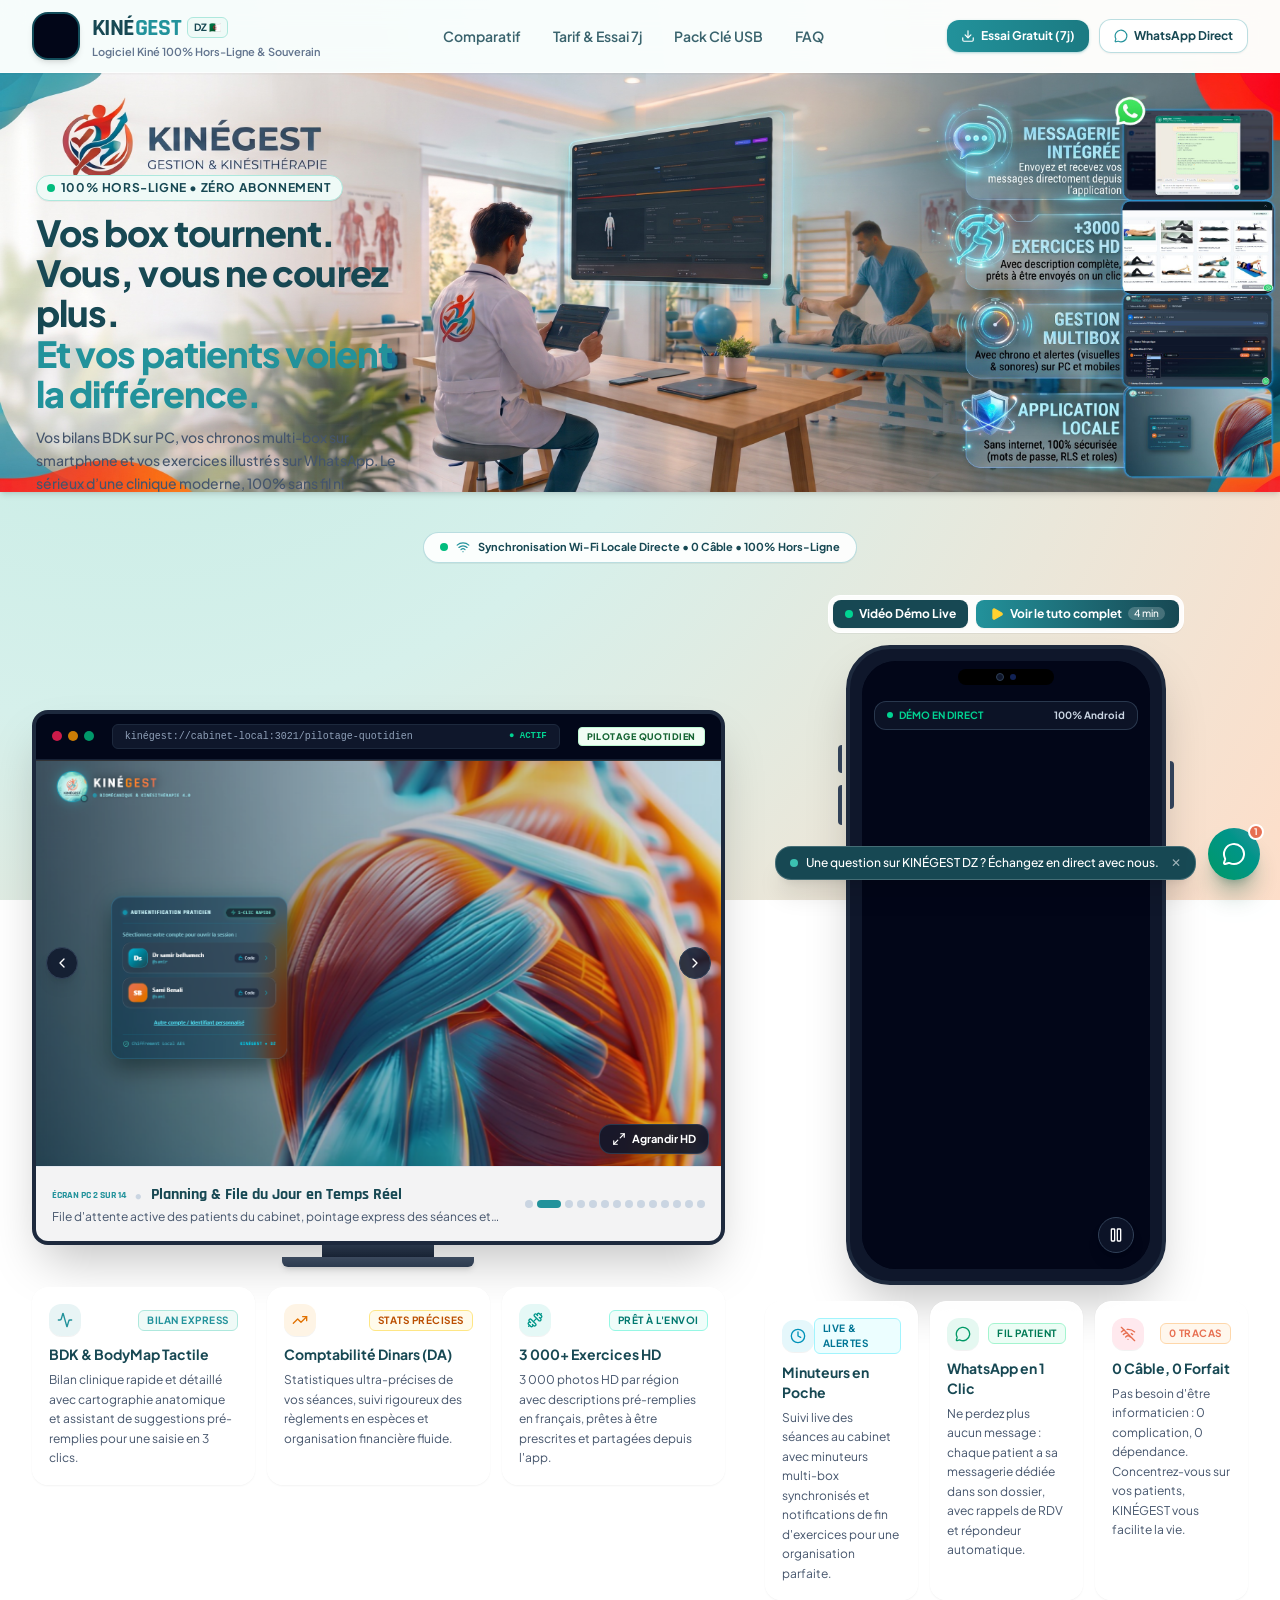
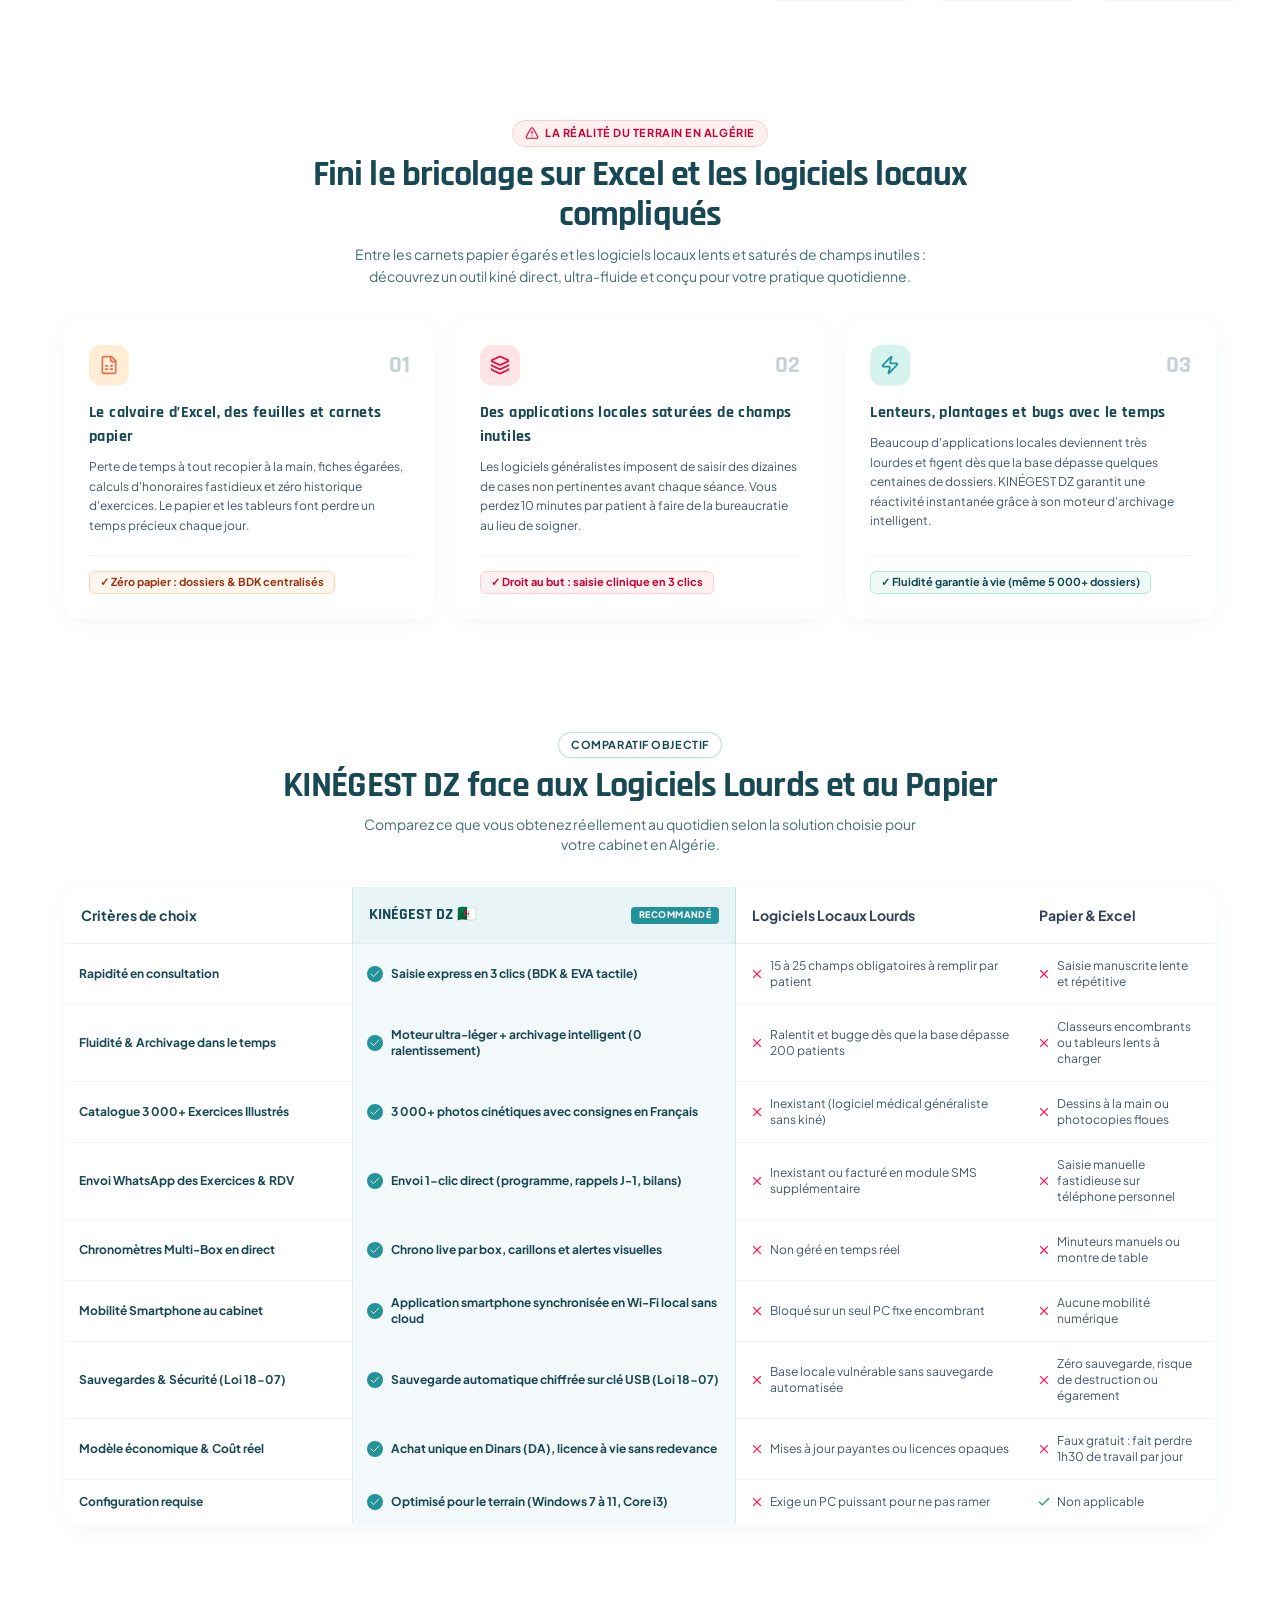
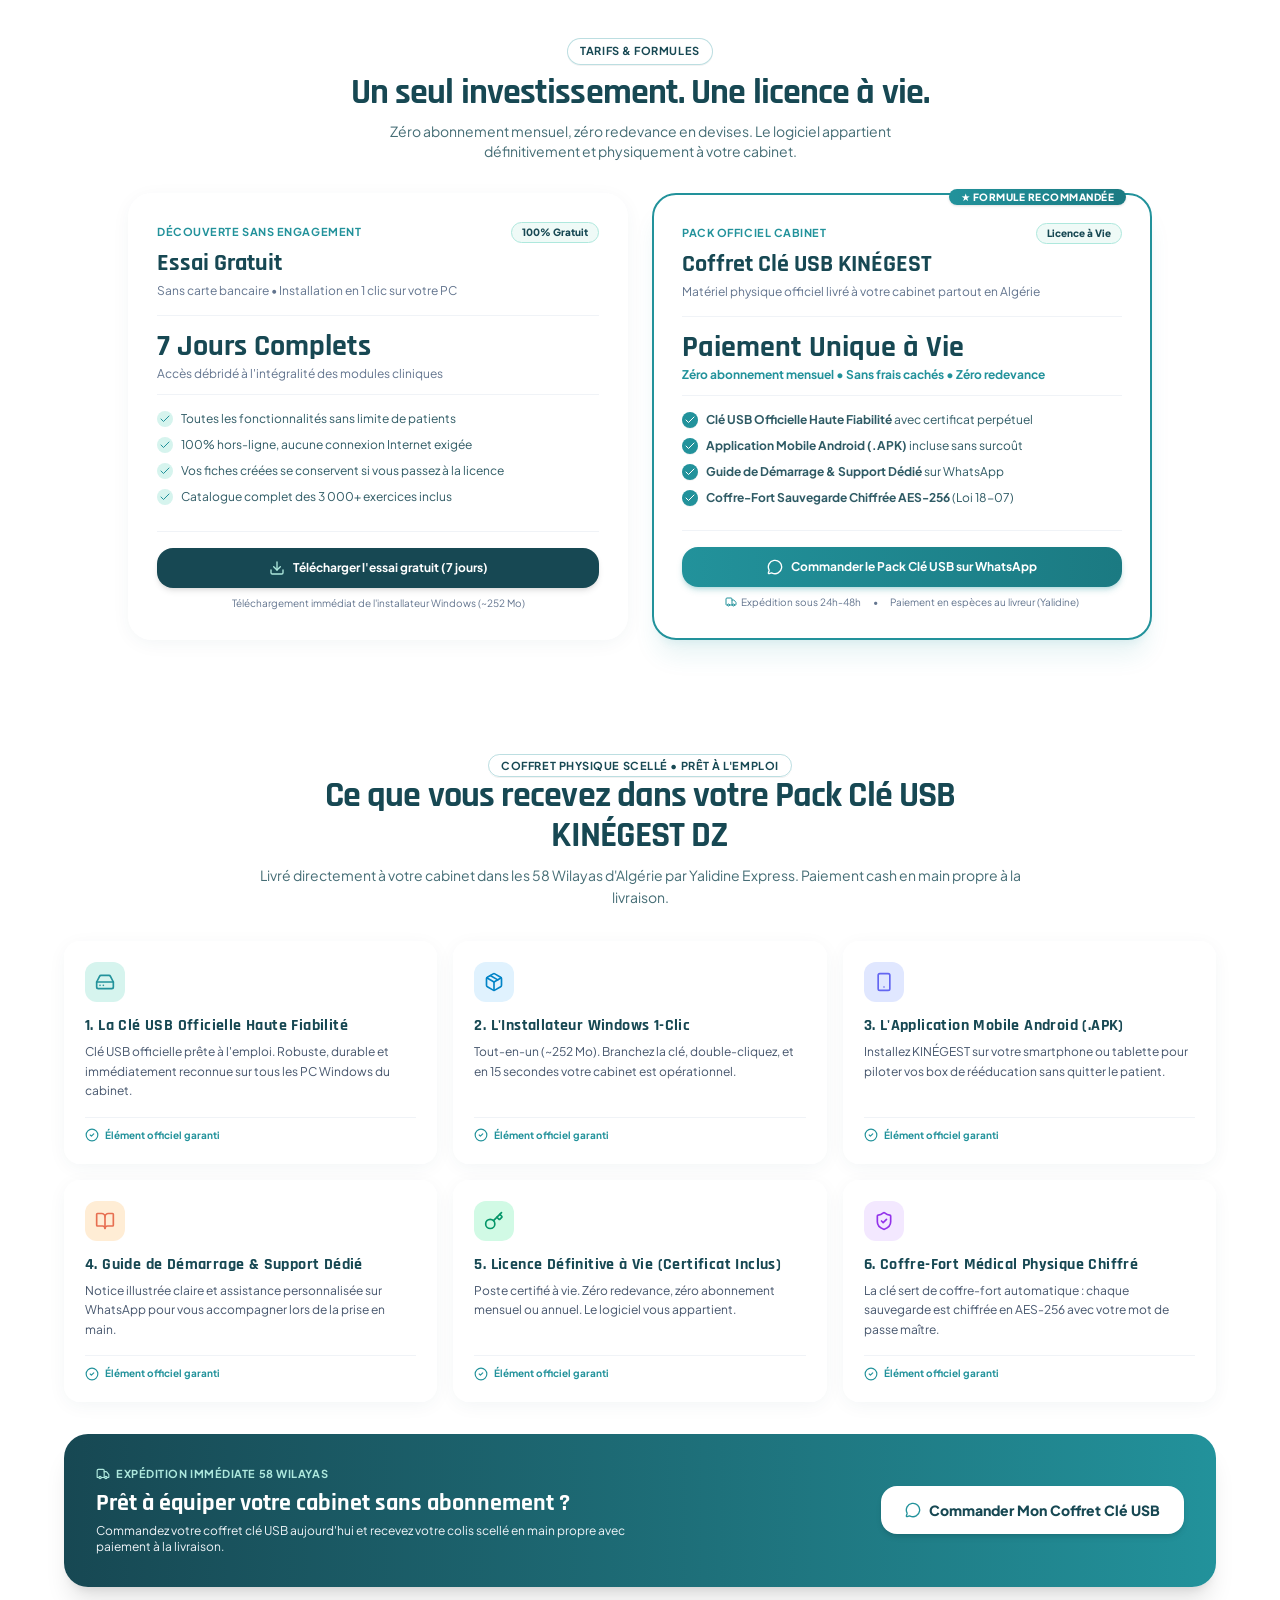
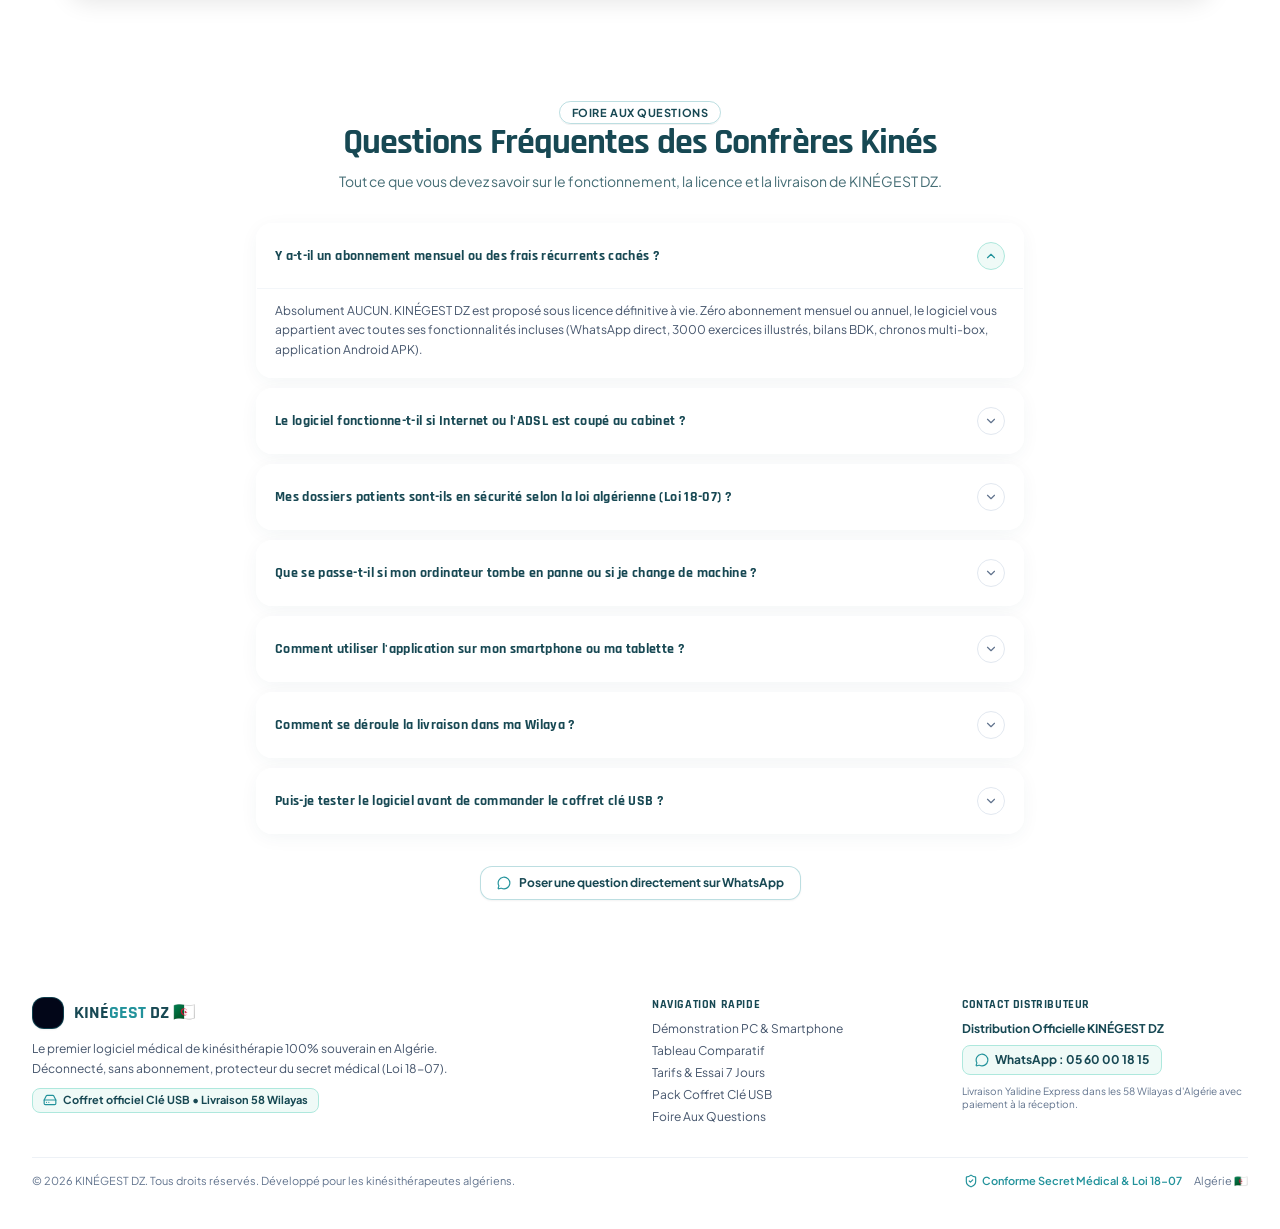
==== index.html @ ec5b7b0c "Déploiement Landing Page KINÉGEST DZ" ====
<!doctype html>
<html lang="fr" class="scroll-smooth">
  <head>
    <meta charset="UTF-8" />
    <meta name="viewport" content="width=device-width, initial-scale=1.0" />
    <title>KINÉGEST DZ | Le 1er Logiciel Médical de Kinésithérapie 100% Souverain en Algérie</title>
    <meta name="description" content="Pack Clé USB Officielle KINÉGEST DZ • Zéro Abonnement Mensuel • 100% Déconnecté & Conforme Loi 18-07 • Hub WhatsApp & 3 000+ Exercices • BDK Clinique & Cotation EVA • Livraison Express 58 Wilayas." />
    
    <!-- OpenGraph (Aperçu riche lors du partage sur WhatsApp / Facebook / Viber) -->
    <meta property="og:type" content="website" />
    <meta property="og:title" content="KINÉGEST DZ • Logiciel Kinésithérapie & Rééducation Algérie" />
    <meta property="og:description" content="Pack Clé USB Officielle • Zéro Abonnement • 100% Hors-Ligne • Secret Médical Loi 18-07 • 3000+ Exercices & WhatsApp Direct • Livraison 58 Wilayas C.O.D." />
    <meta property="og:image" content="/LOGO.jpg" />
    <meta property="og:url" content="https://kinegest.dz" />
    <meta name="theme-color" content="#0d9488" />
    
    <!-- Fonts biomédicales immersives & professionnelles -->
    <link rel="preconnect" href="https://fonts.googleapis.com">
    <link rel="preconnect" href="https://fonts.gstatic.com" crossorigin>
    <link href="https://fonts.googleapis.com/css2?family=Inter:wght@400;500;600;700;800&family=Plus+Jakarta+Sans:wght@400;500;600;700;800;900&family=Rajdhani:wght@500;600;700&family=JetBrains+Mono:wght@400;500;700&display=swap" rel="stylesheet">
    <link rel="icon" type="image/x-icon" href="/favicon.ico" />
    <script type="module" crossorigin src="/assets/index-d3UwHhZq.js"></script>
    <link rel="stylesheet" crossorigin href="/assets/index-yrsekpKE.css">
  </head>
  <body class="bg-slate-50 text-slate-900 antialiased selection:bg-teal-500 selection:text-white font-['Plus_Jakarta_Sans',sans-serif]">
    <div id="root"></div>
  </body>
</html>
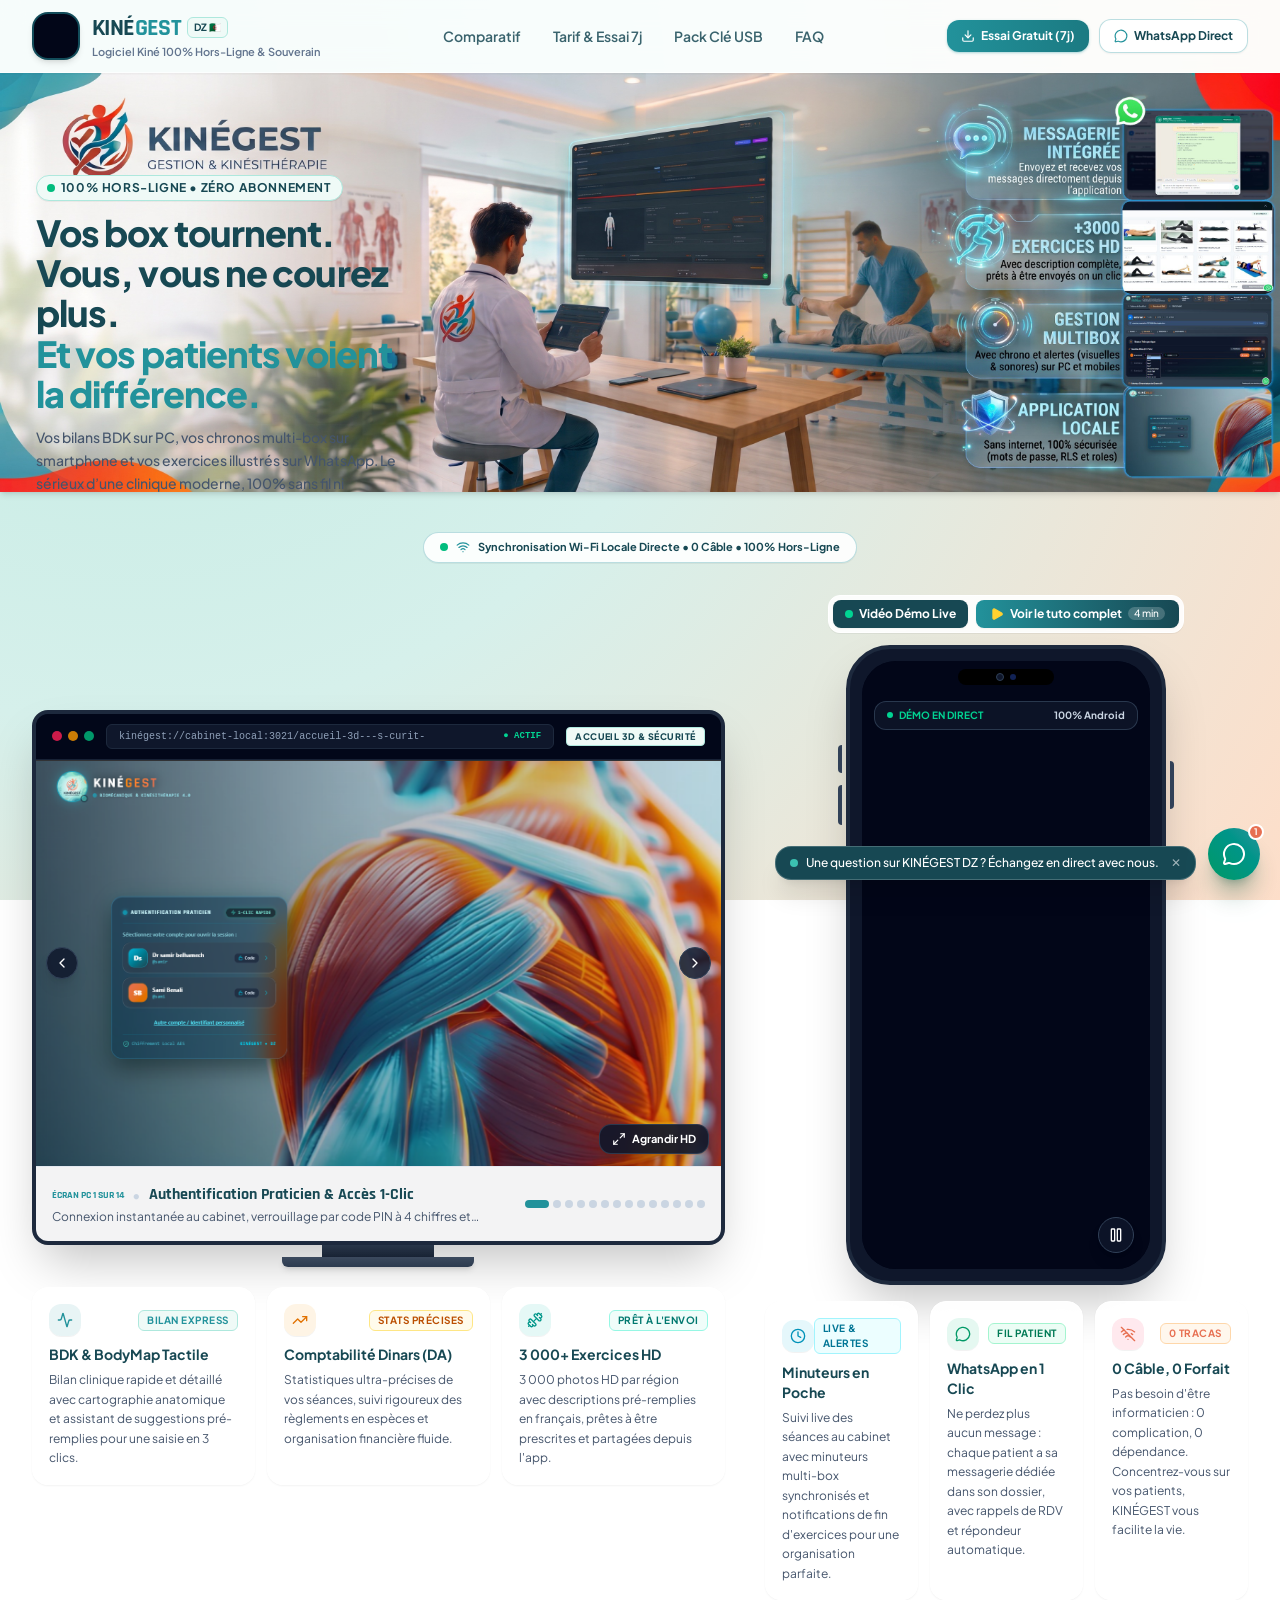
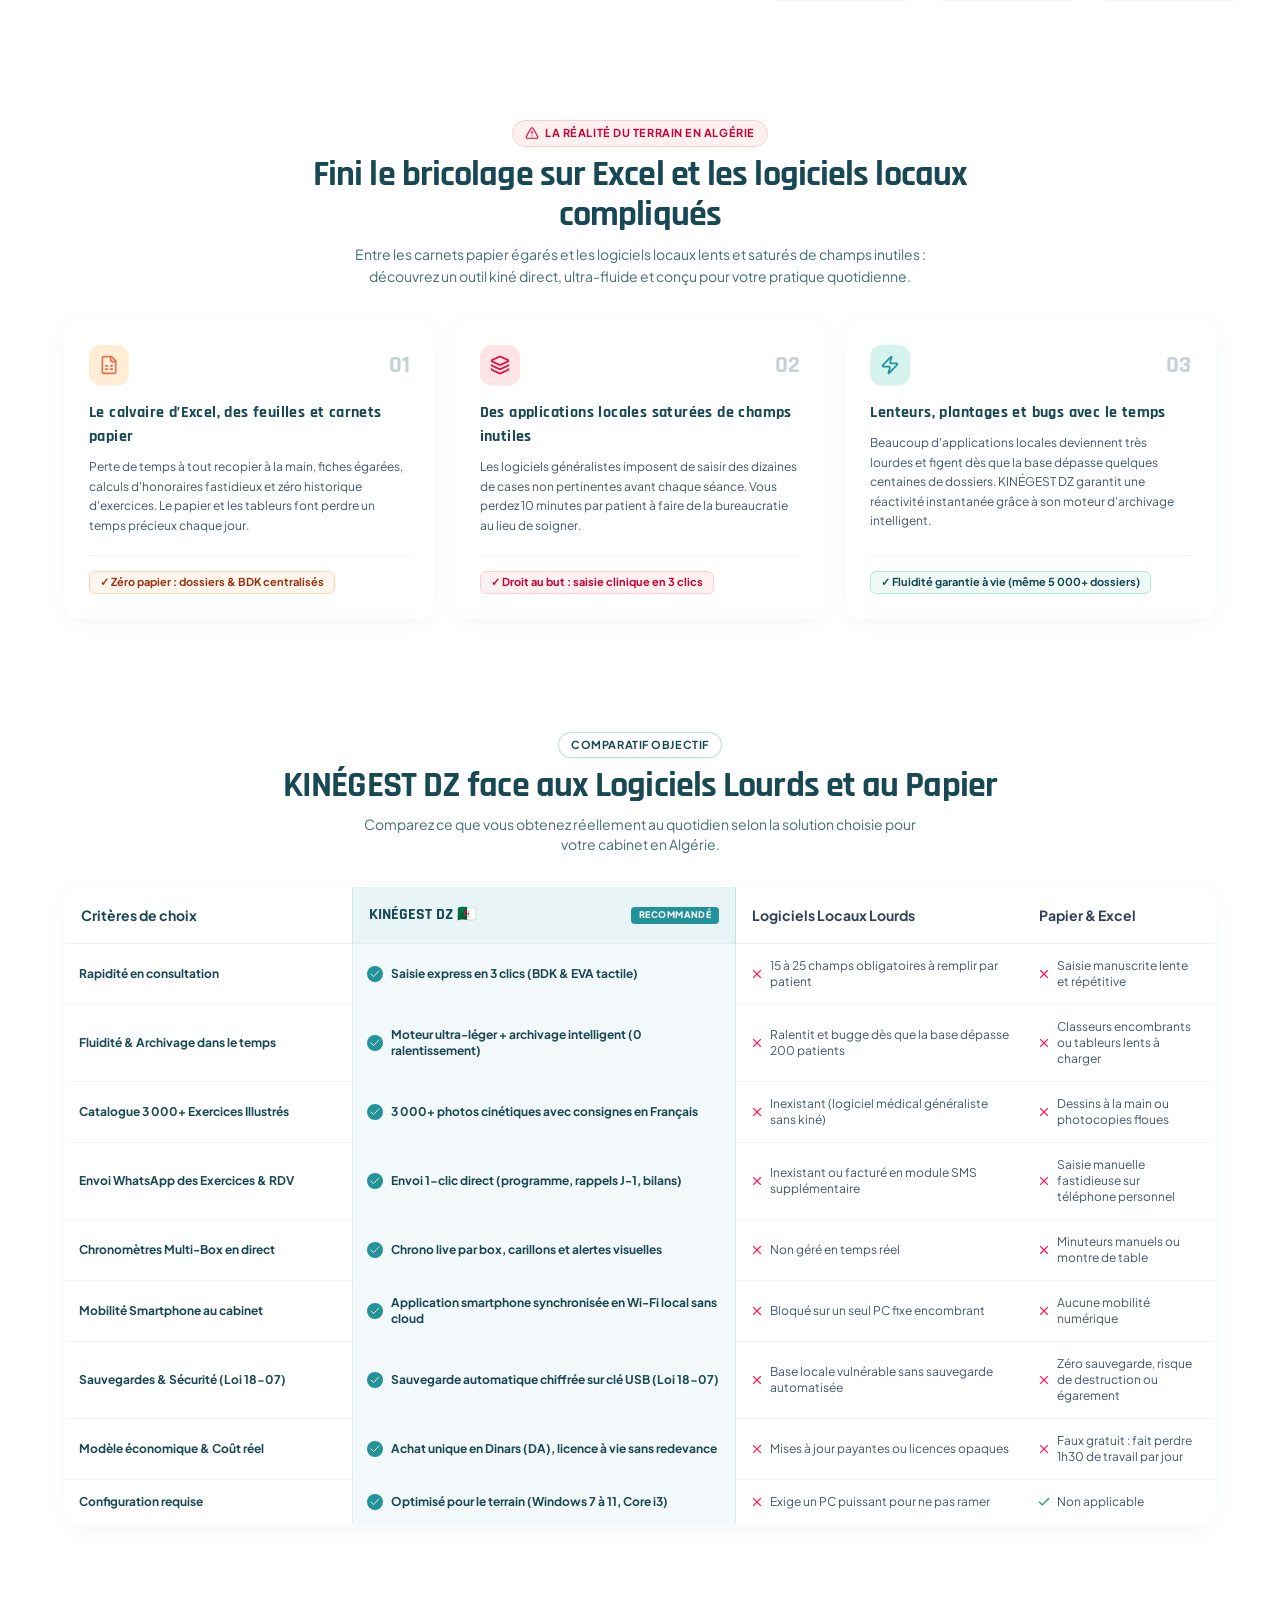
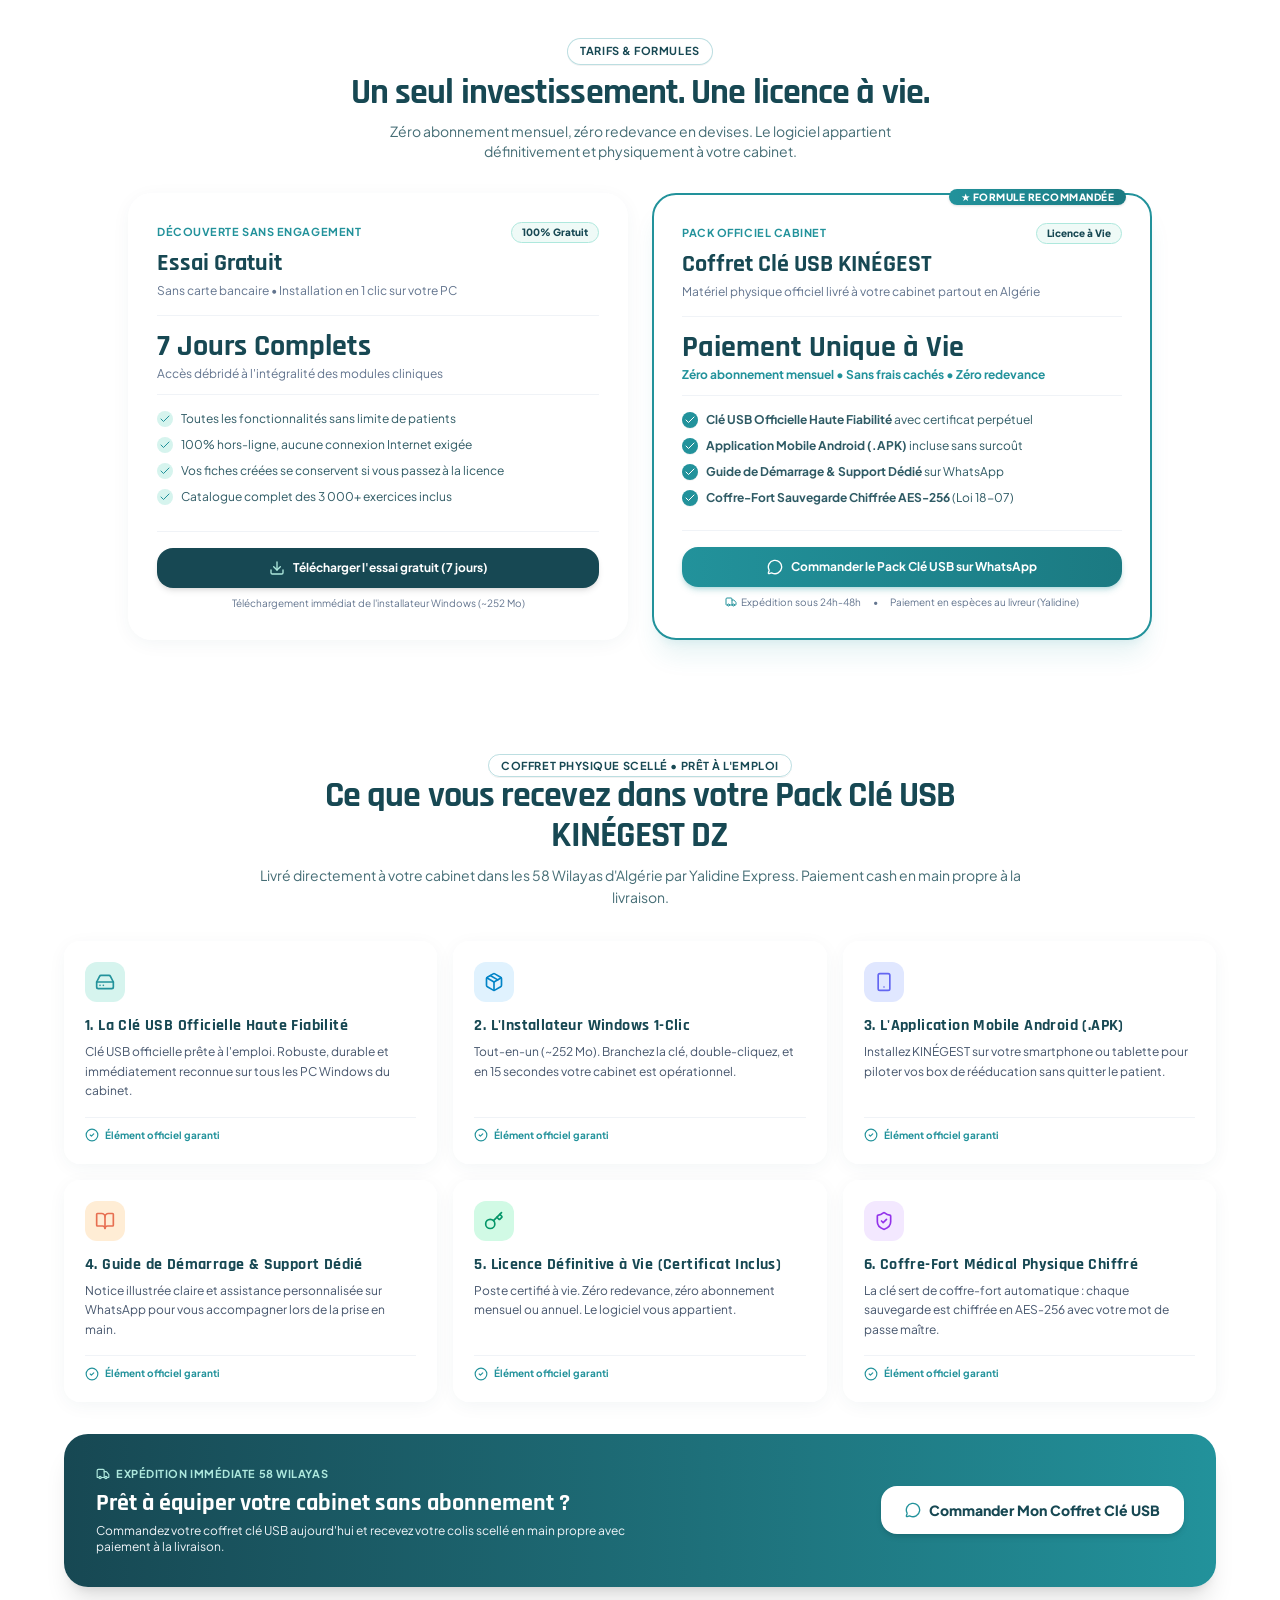
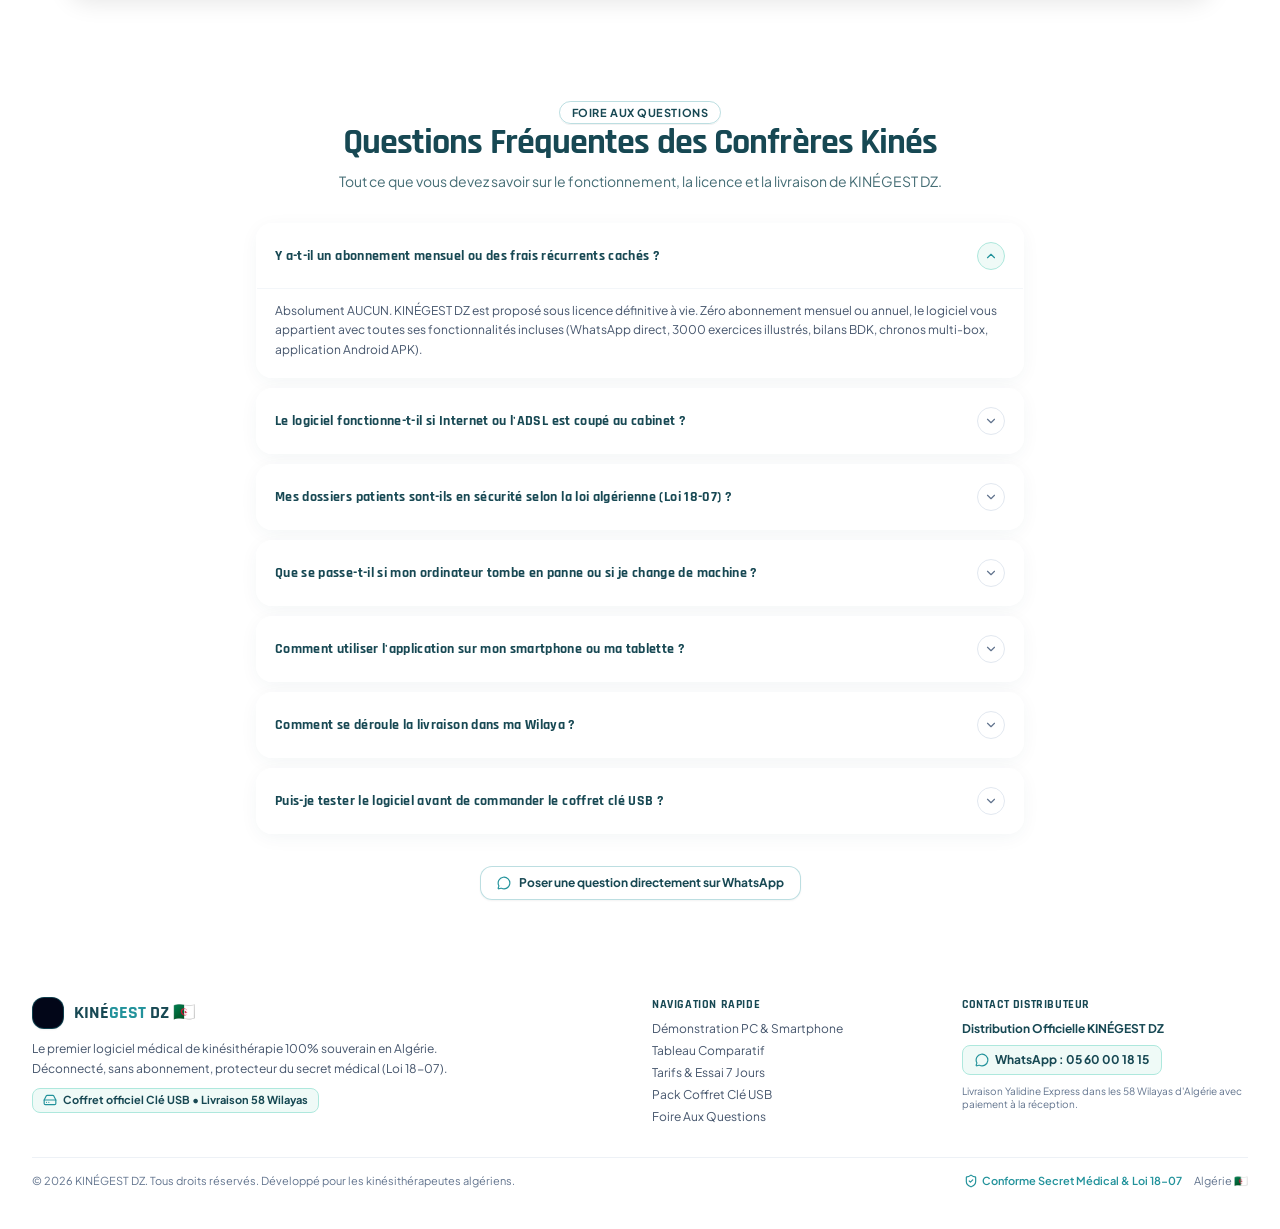
==== commit 4cdc674f: "Nettoyage fichiers inutiles et compression live_app_web" ====
--- a/index.html
+++ b/index.html
@@ -19,7 +19,7 @@
     <link rel="preconnect" href="https://fonts.gstatic.com" crossorigin>
     <link href="https://fonts.googleapis.com/css2?family=Inter:wght@400;500;600;700;800&family=Plus+Jakarta+Sans:wght@400;500;600;700;800;900&family=Rajdhani:wght@500;600;700&family=JetBrains+Mono:wght@400;500;700&display=swap" rel="stylesheet">
     <link rel="icon" type="image/x-icon" href="/favicon.ico" />
-    <script type="module" crossorigin src="/assets/index-d3UwHhZq.js"></script>
+    <script type="module" crossorigin src="/assets/index-DYAnQN_0.js"></script>
     <link rel="stylesheet" crossorigin href="/assets/index-yrsekpKE.css">
   </head>
   <body class="bg-slate-50 text-slate-900 antialiased selection:bg-teal-500 selection:text-white font-['Plus_Jakarta_Sans',sans-serif]">
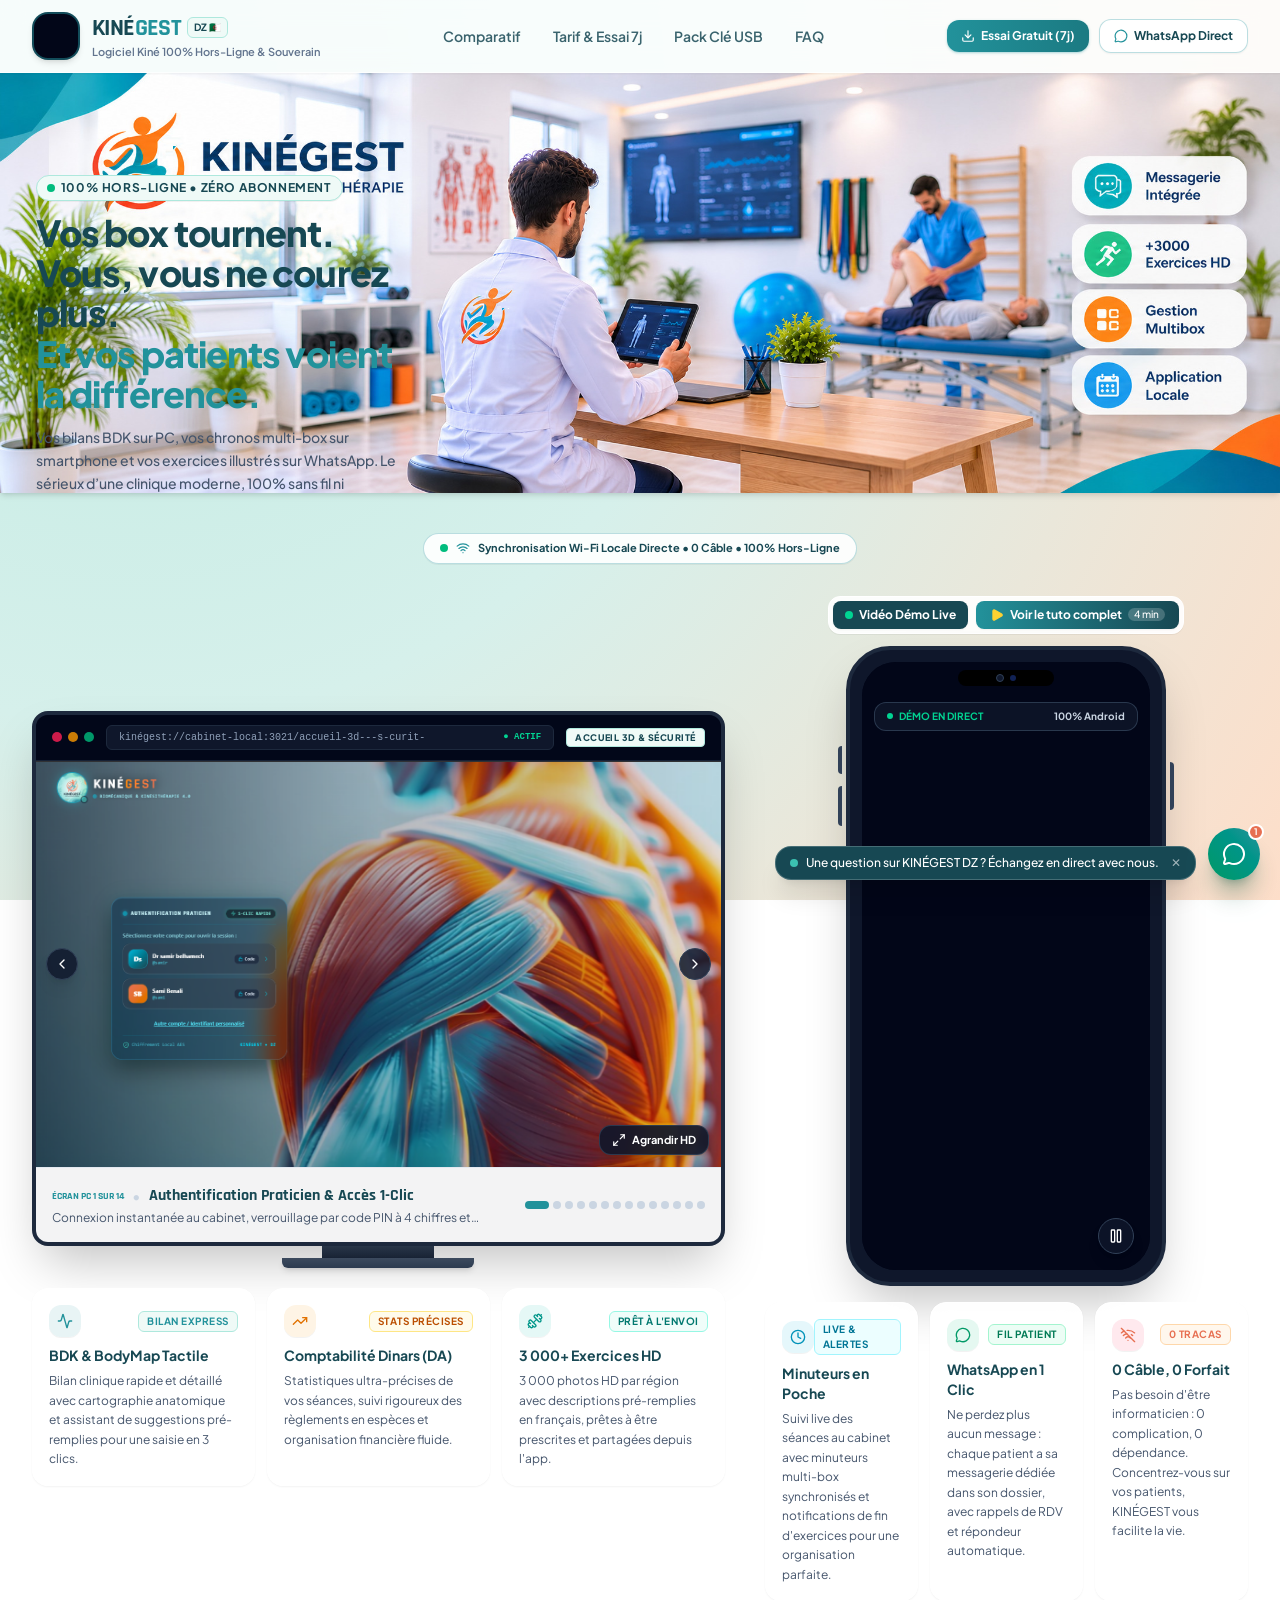
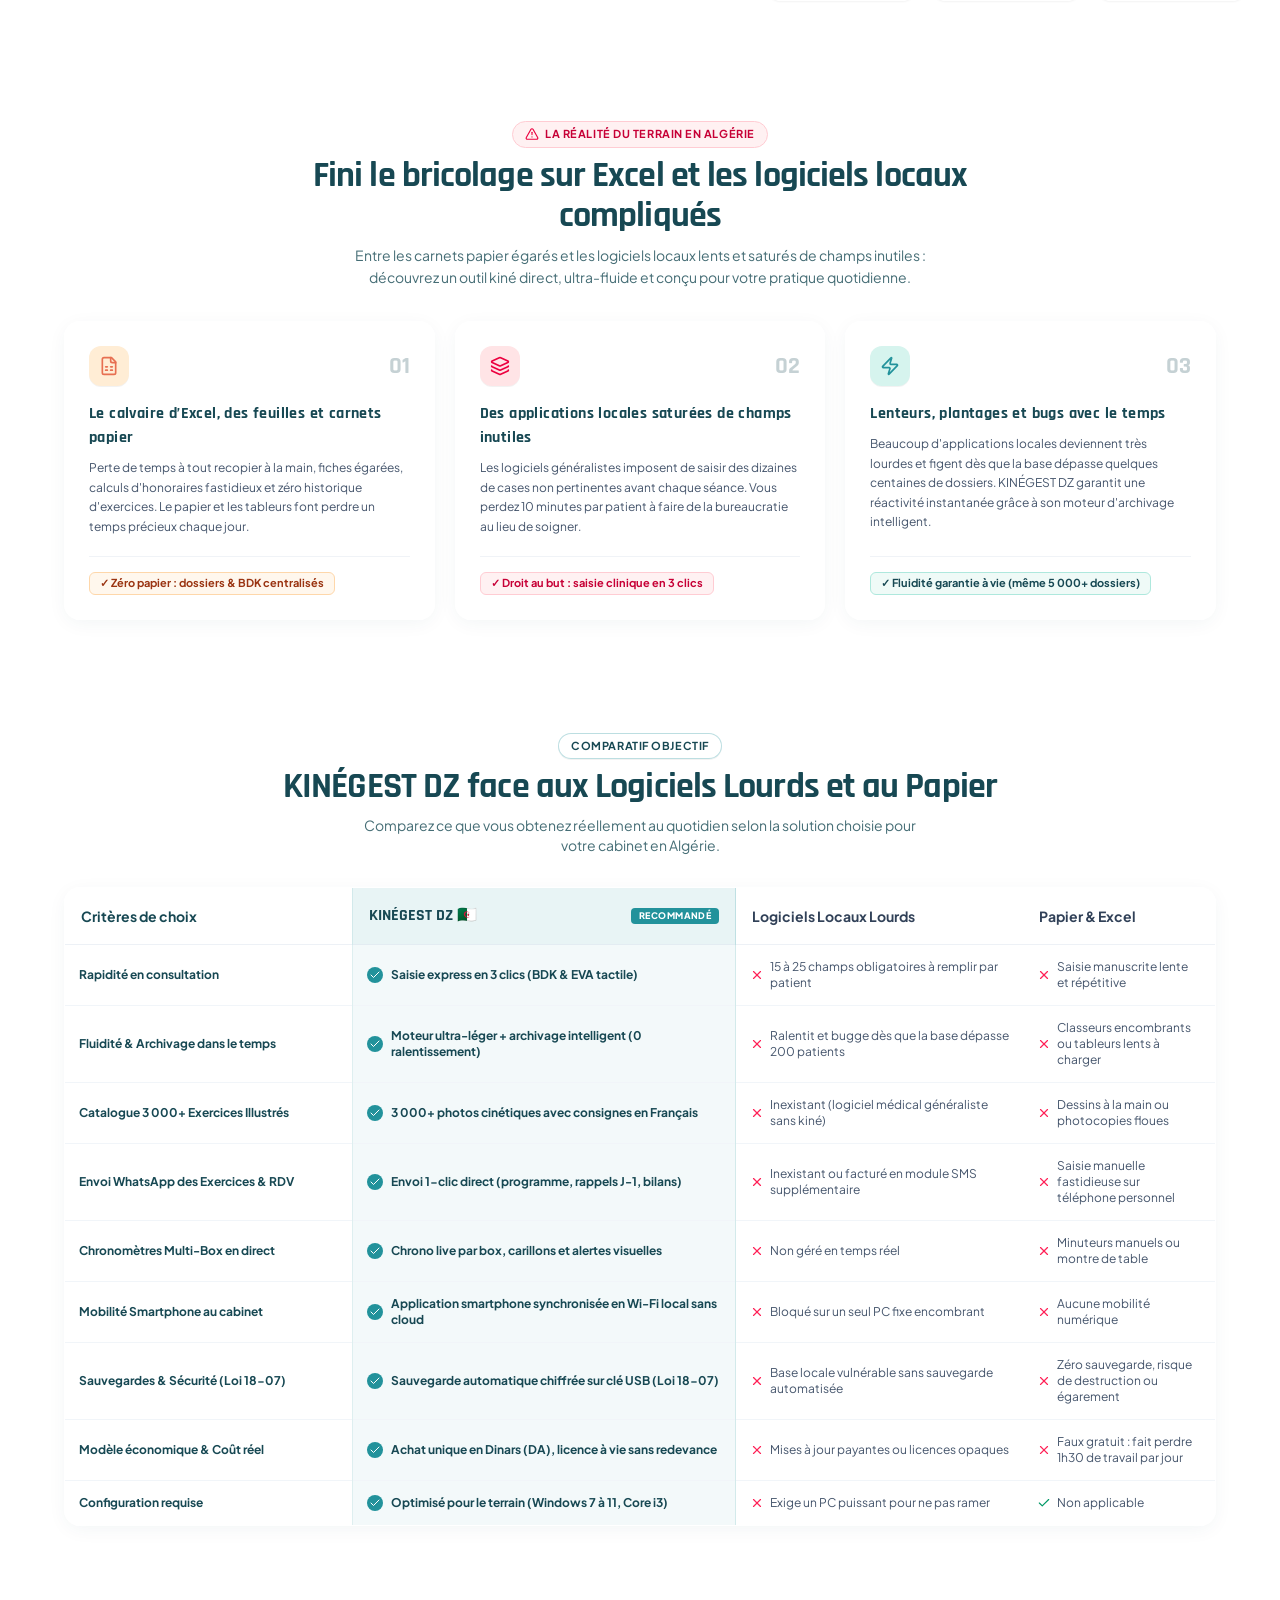
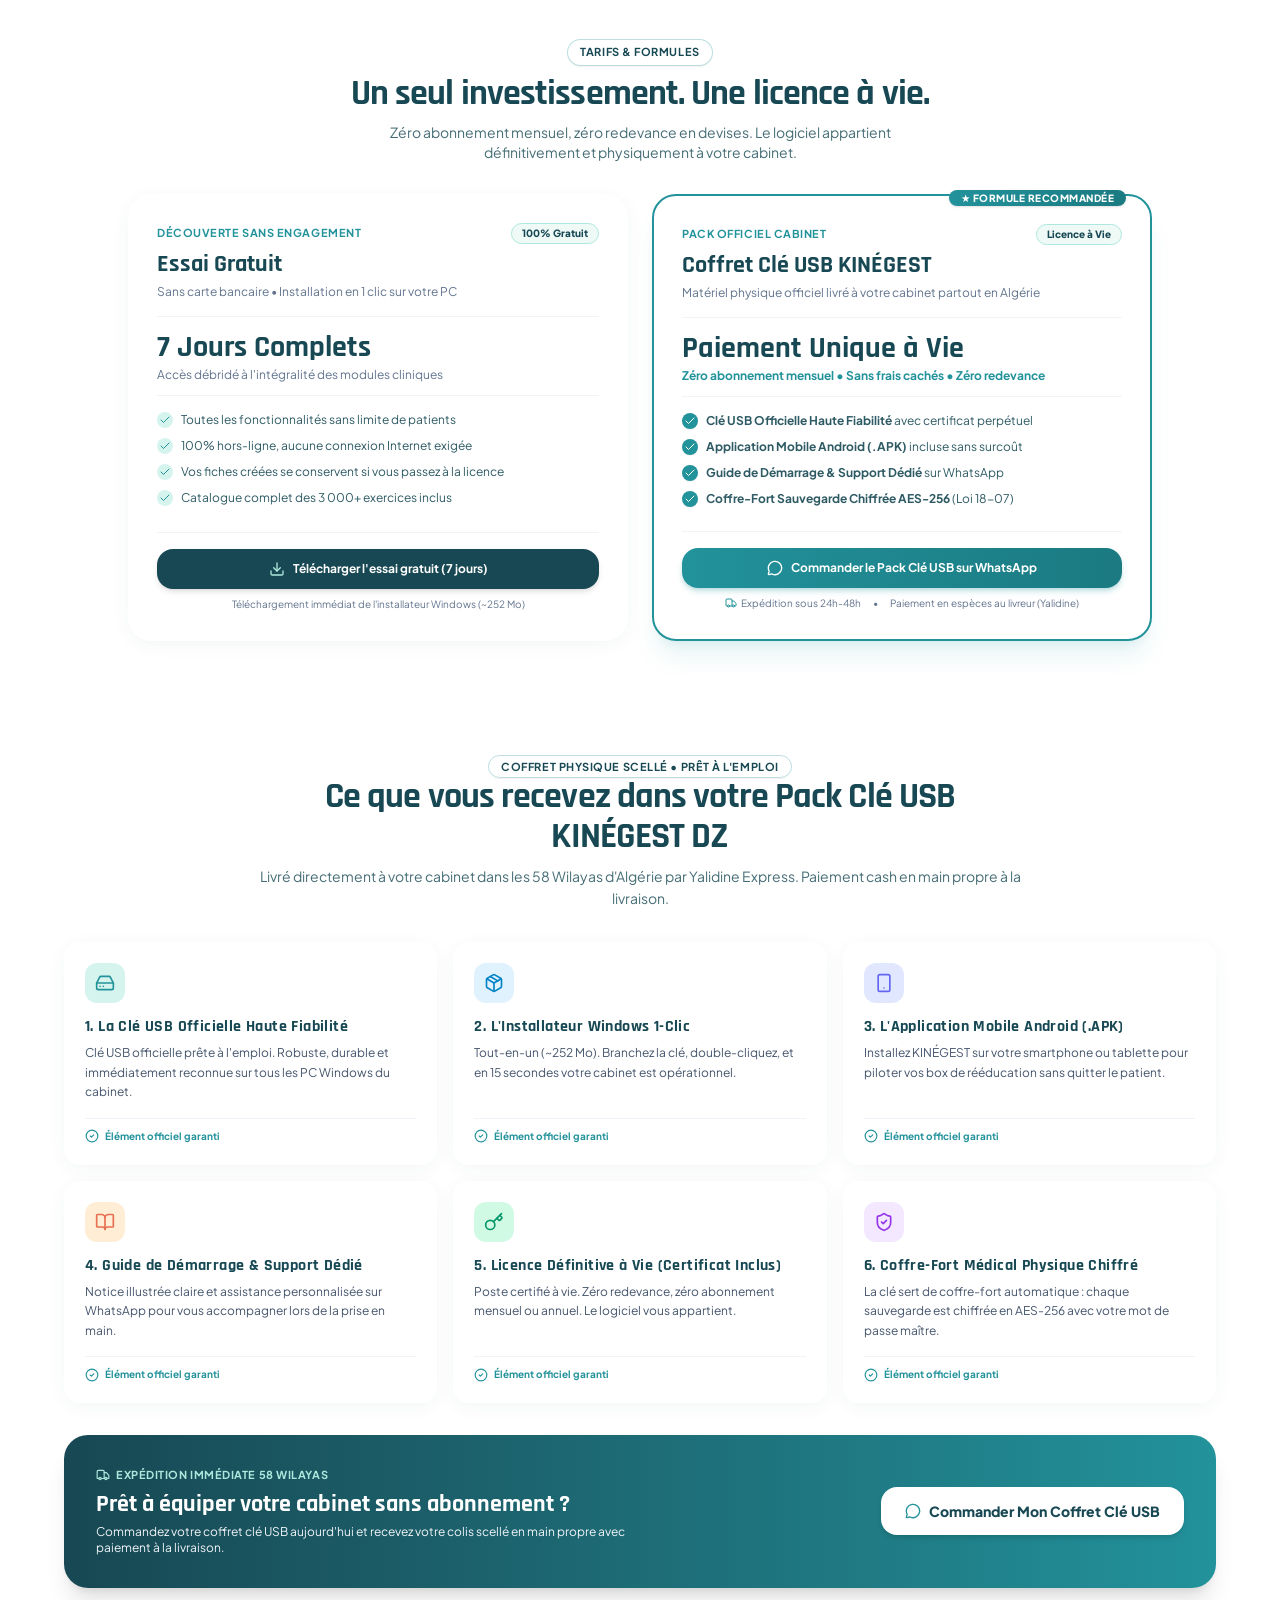
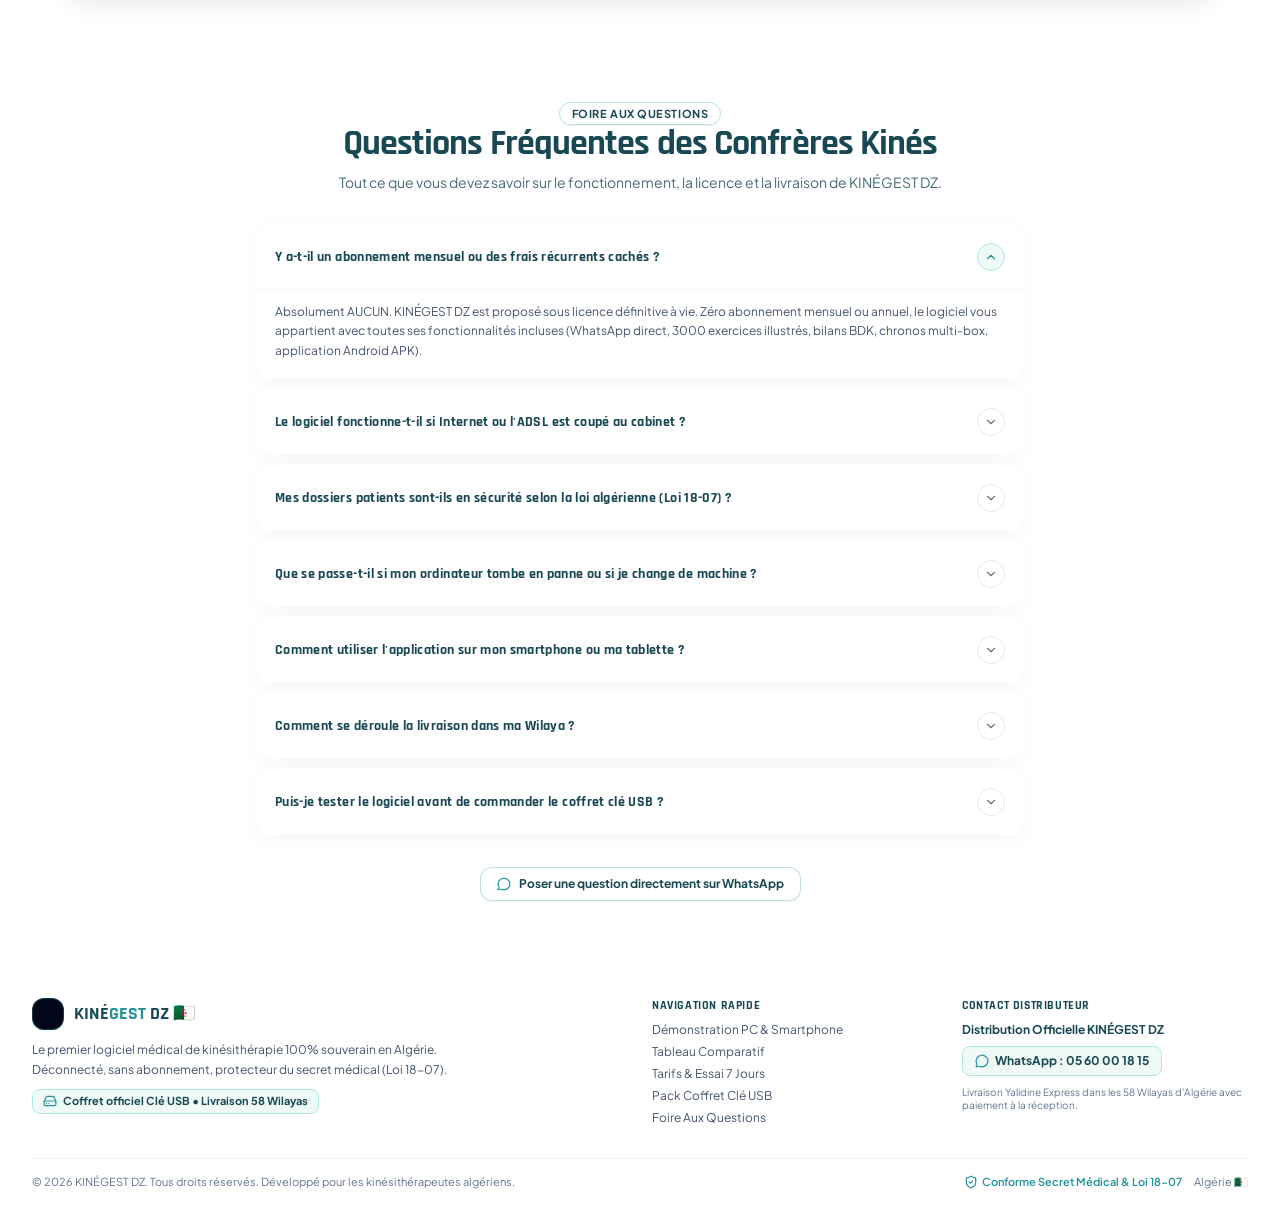
==== commit 037523b6: "Mise à jour: Hero mobile dédié, déclenchement téléchargement direct et envoi silencieux leads kinege" ====
--- a/index.html
+++ b/index.html
@@ -19,8 +19,8 @@
     <link rel="preconnect" href="https://fonts.gstatic.com" crossorigin>
     <link href="https://fonts.googleapis.com/css2?family=Inter:wght@400;500;600;700;800&family=Plus+Jakarta+Sans:wght@400;500;600;700;800;900&family=Rajdhani:wght@500;600;700&family=JetBrains+Mono:wght@400;500;700&display=swap" rel="stylesheet">
     <link rel="icon" type="image/x-icon" href="/favicon.ico" />
-    <script type="module" crossorigin src="/assets/index-DYAnQN_0.js"></script>
-    <link rel="stylesheet" crossorigin href="/assets/index-yrsekpKE.css">
+    <script type="module" crossorigin src="/assets/index-DUsqHbUH.js"></script>
+    <link rel="stylesheet" crossorigin href="/assets/index-CkkdnqWD.css">
   </head>
   <body class="bg-slate-50 text-slate-900 antialiased selection:bg-teal-500 selection:text-white font-['Plus_Jakarta_Sans',sans-serif]">
     <div id="root"></div>
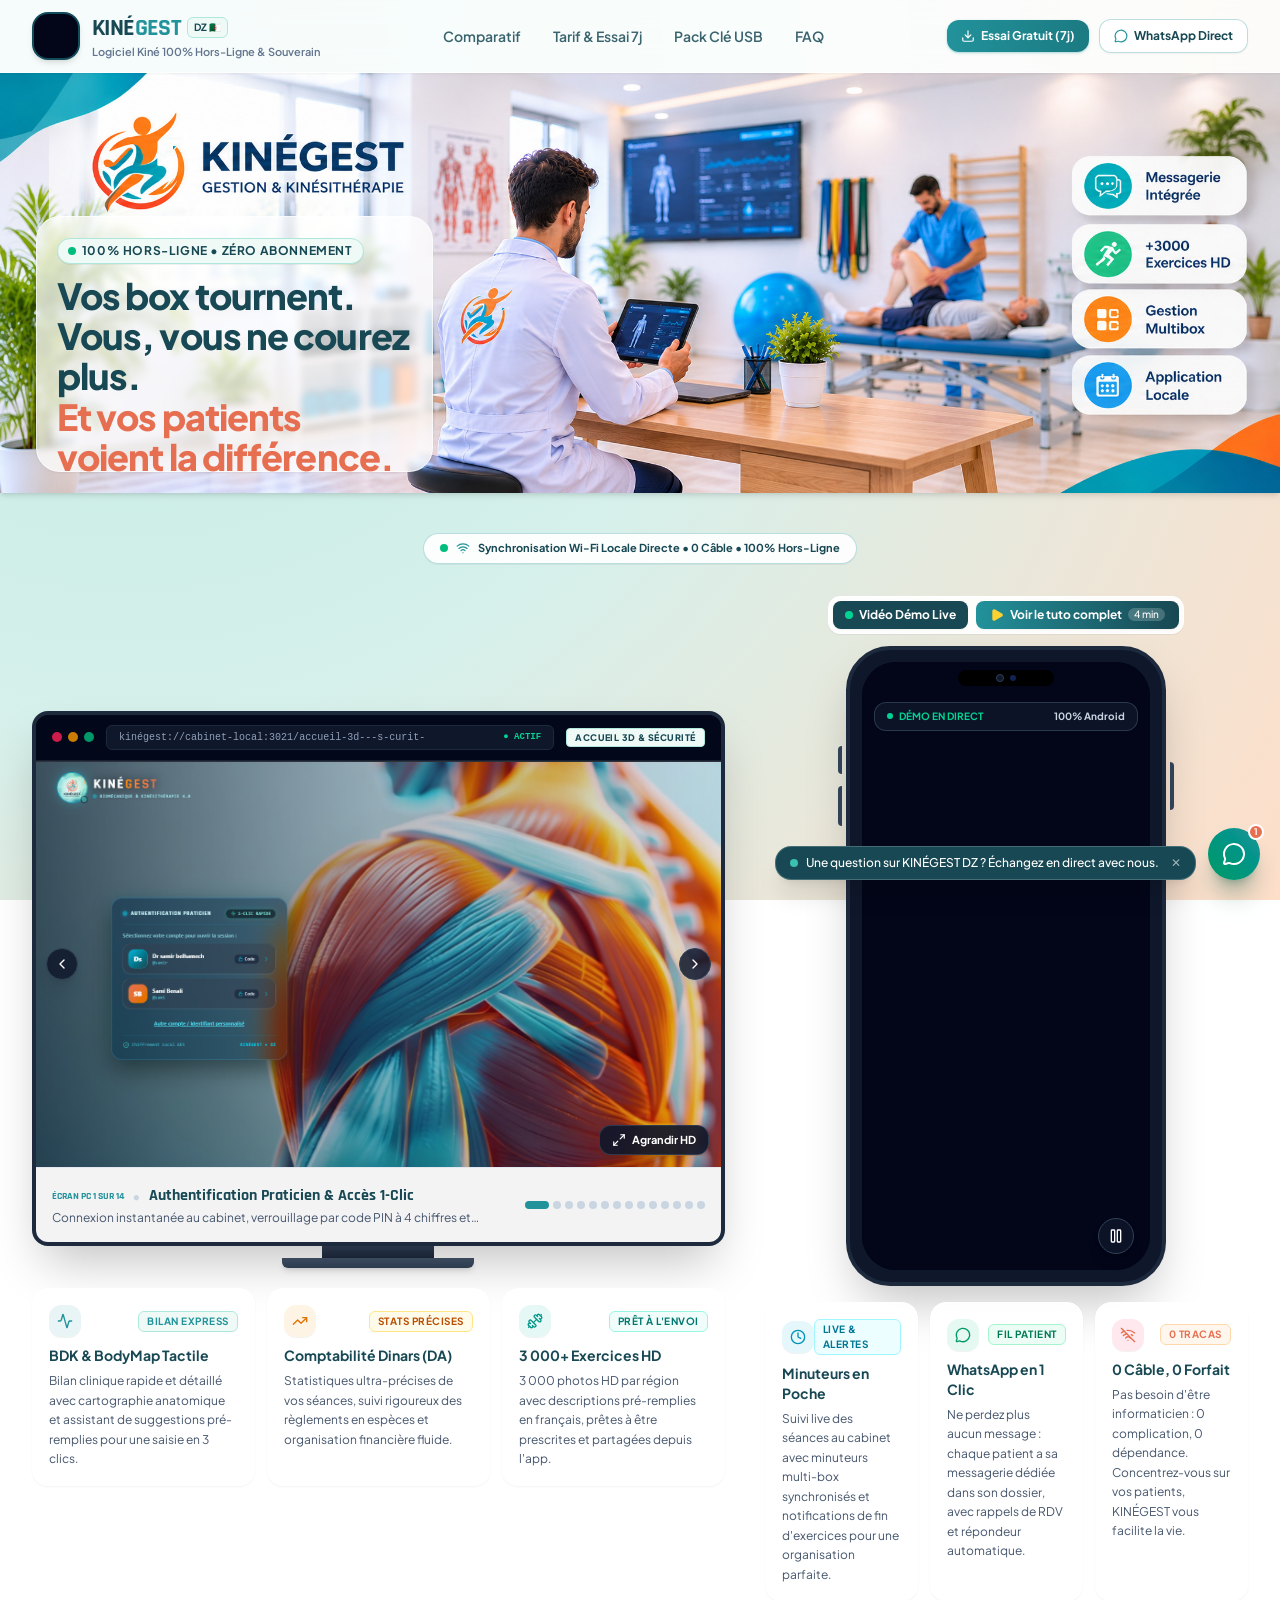
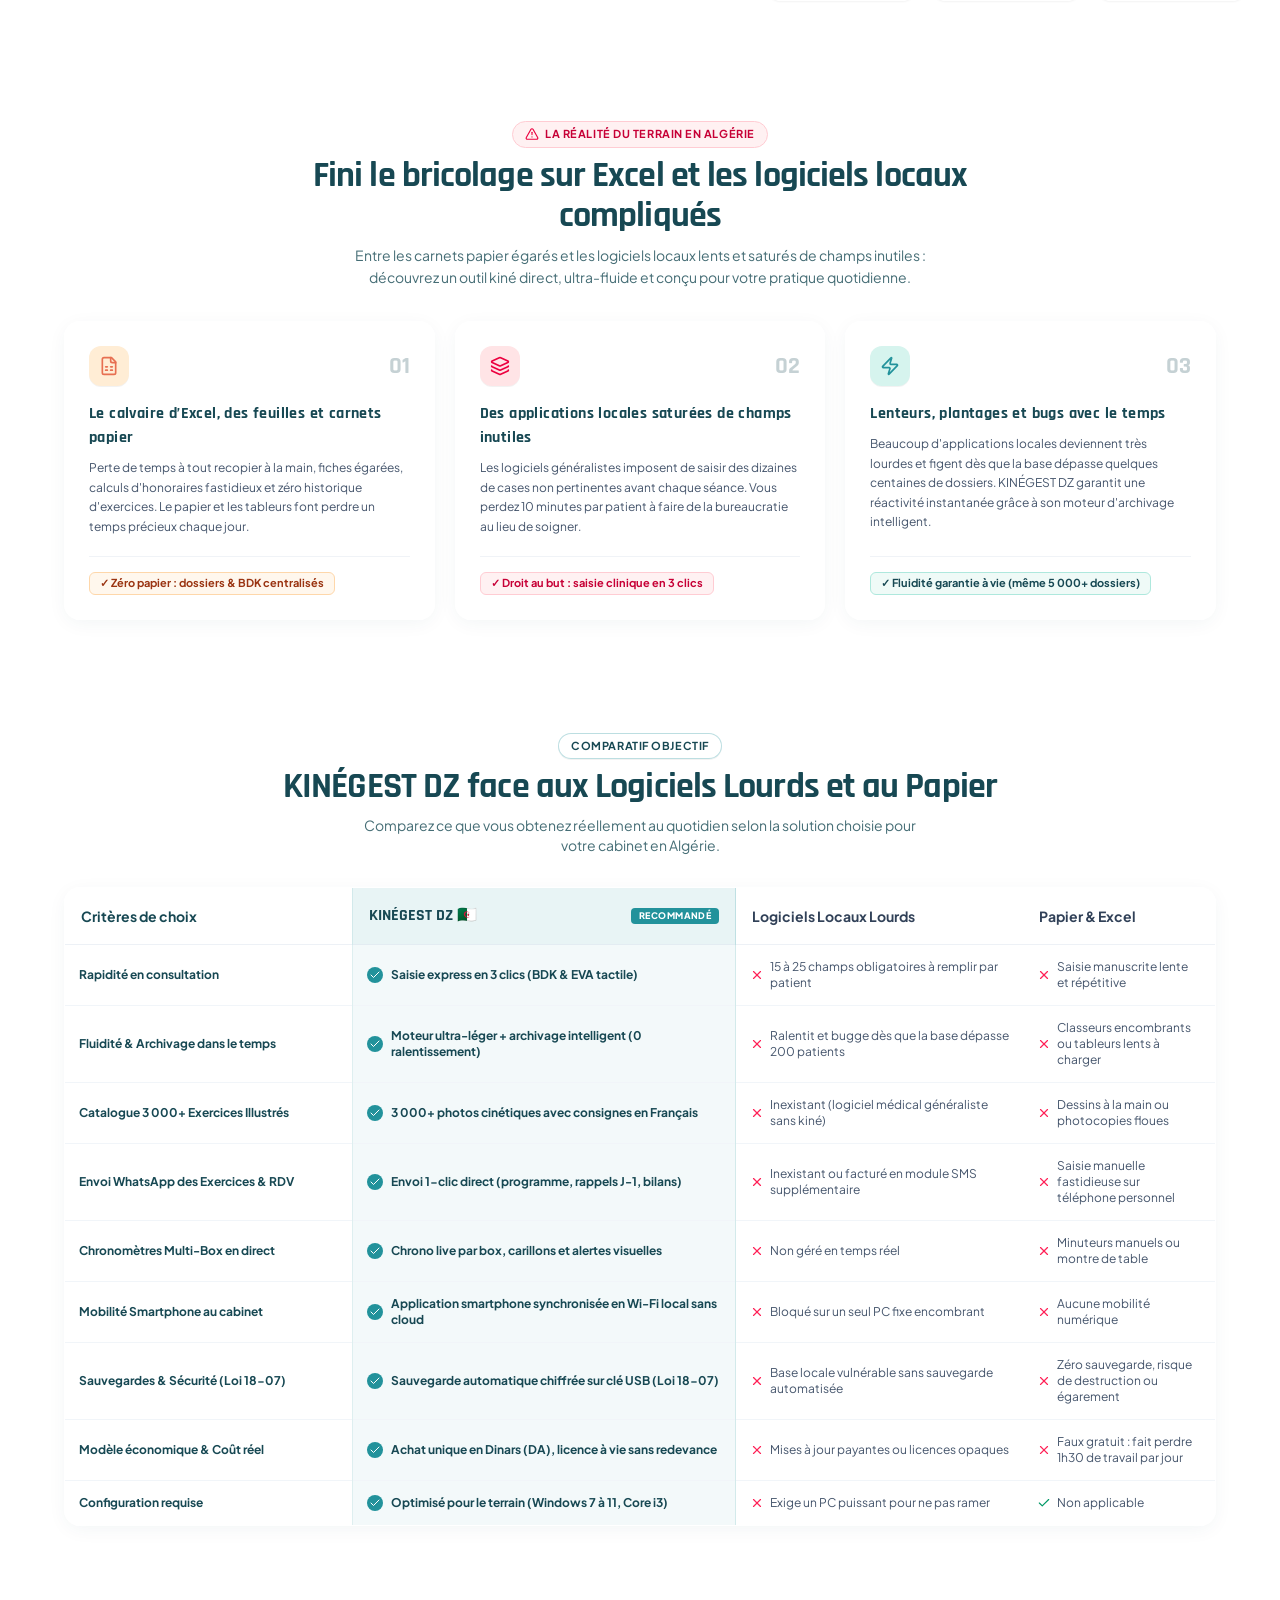
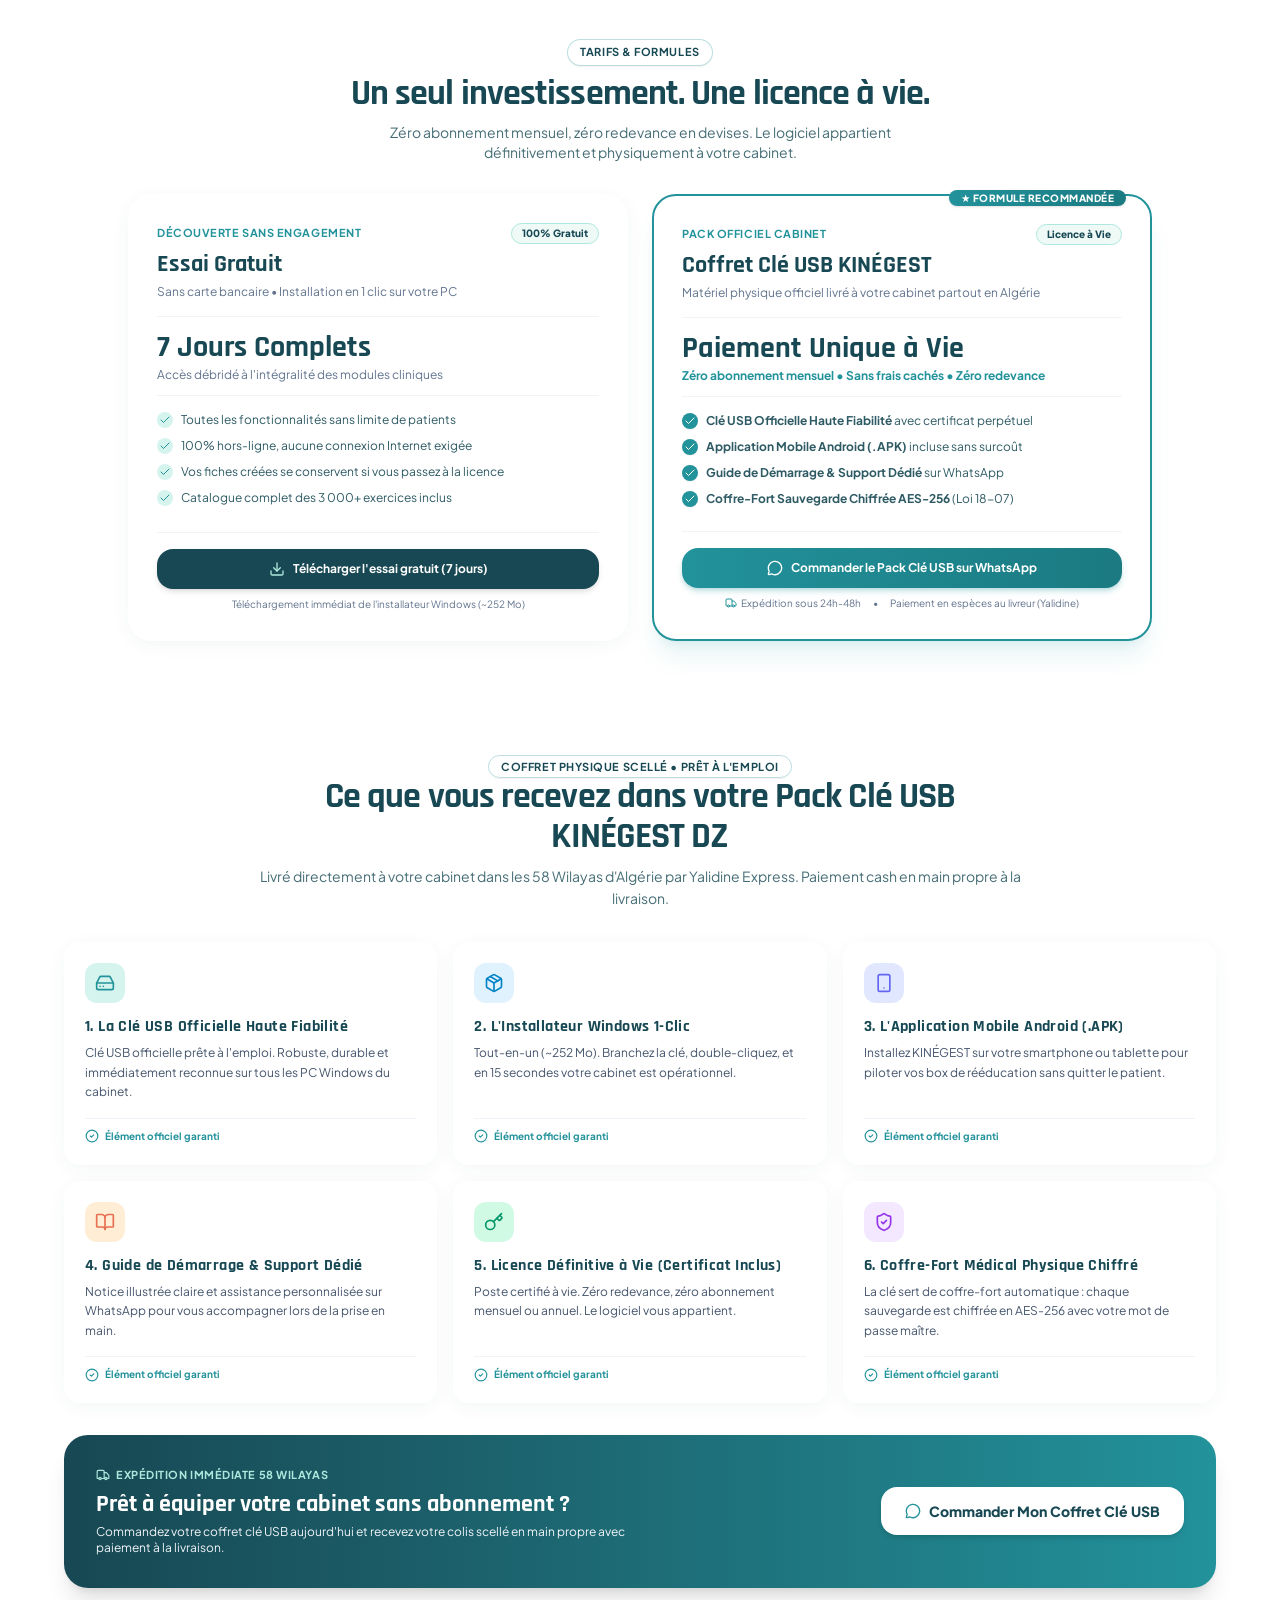
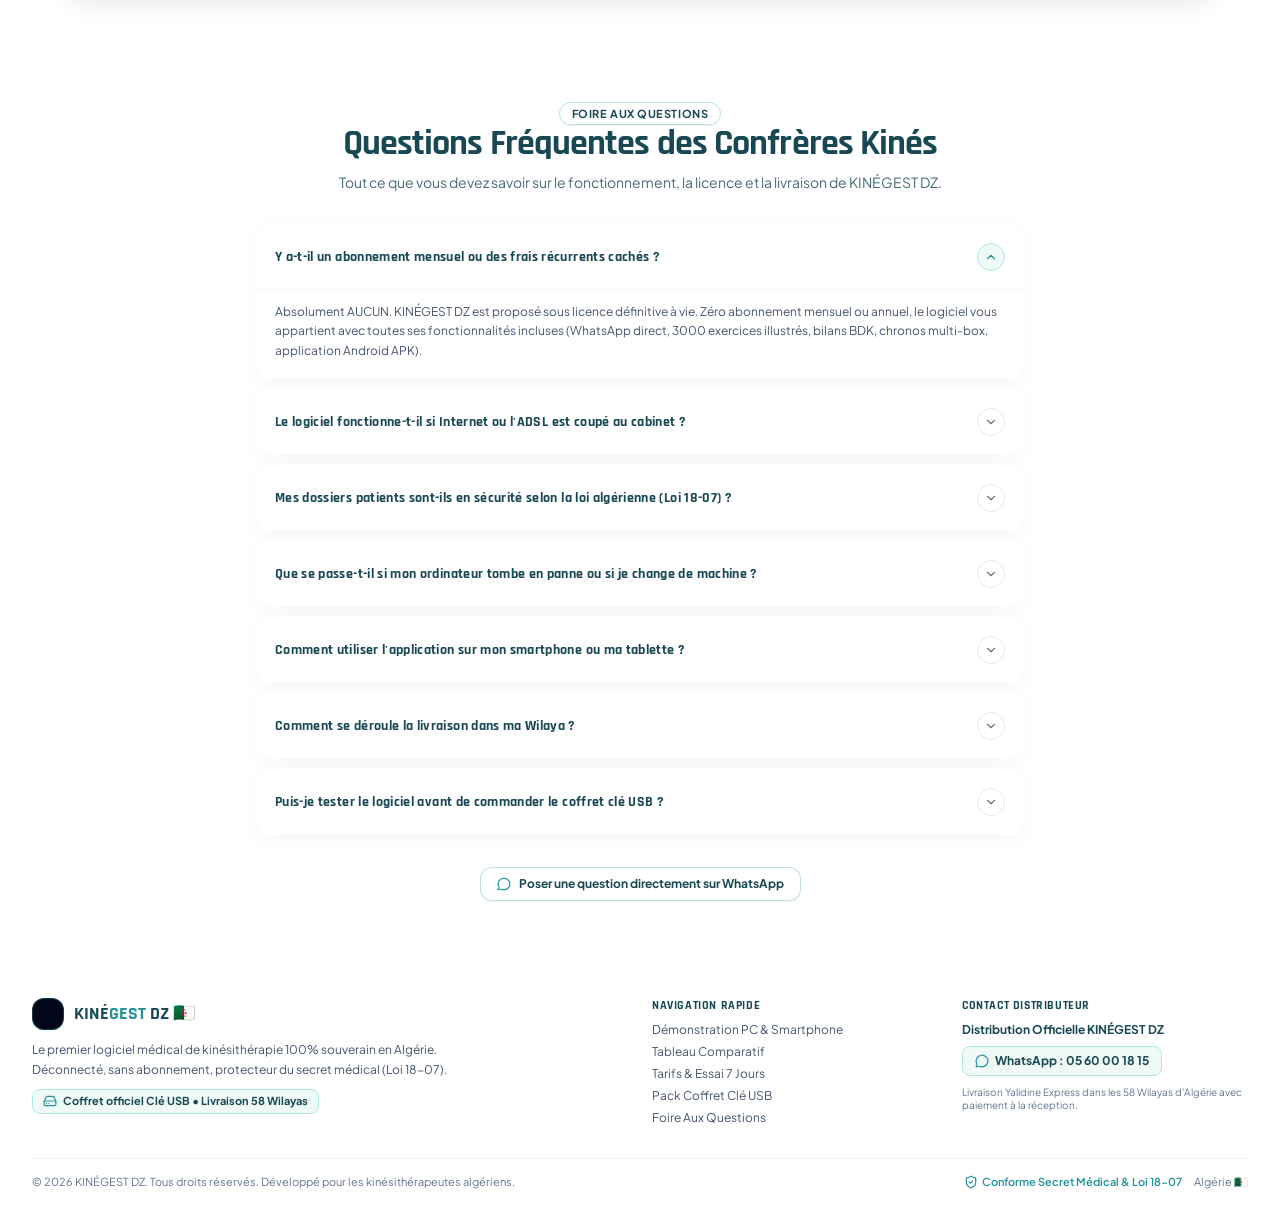
==== commit ec924534: "Correctif visuel: repositionnement texte sous le logo PC, contraste orange corail, hero mobile avec " ====
--- a/index.html
+++ b/index.html
@@ -19,8 +19,8 @@
     <link rel="preconnect" href="https://fonts.gstatic.com" crossorigin>
     <link href="https://fonts.googleapis.com/css2?family=Inter:wght@400;500;600;700;800&family=Plus+Jakarta+Sans:wght@400;500;600;700;800;900&family=Rajdhani:wght@500;600;700&family=JetBrains+Mono:wght@400;500;700&display=swap" rel="stylesheet">
     <link rel="icon" type="image/x-icon" href="/favicon.ico" />
-    <script type="module" crossorigin src="/assets/index-DUsqHbUH.js"></script>
-    <link rel="stylesheet" crossorigin href="/assets/index-CkkdnqWD.css">
+    <script type="module" crossorigin src="/assets/index-huKFGWwk.js"></script>
+    <link rel="stylesheet" crossorigin href="/assets/index-CifOSGU8.css">
   </head>
   <body class="bg-slate-50 text-slate-900 antialiased selection:bg-teal-500 selection:text-white font-['Plus_Jakarta_Sans',sans-serif]">
     <div id="root"></div>
